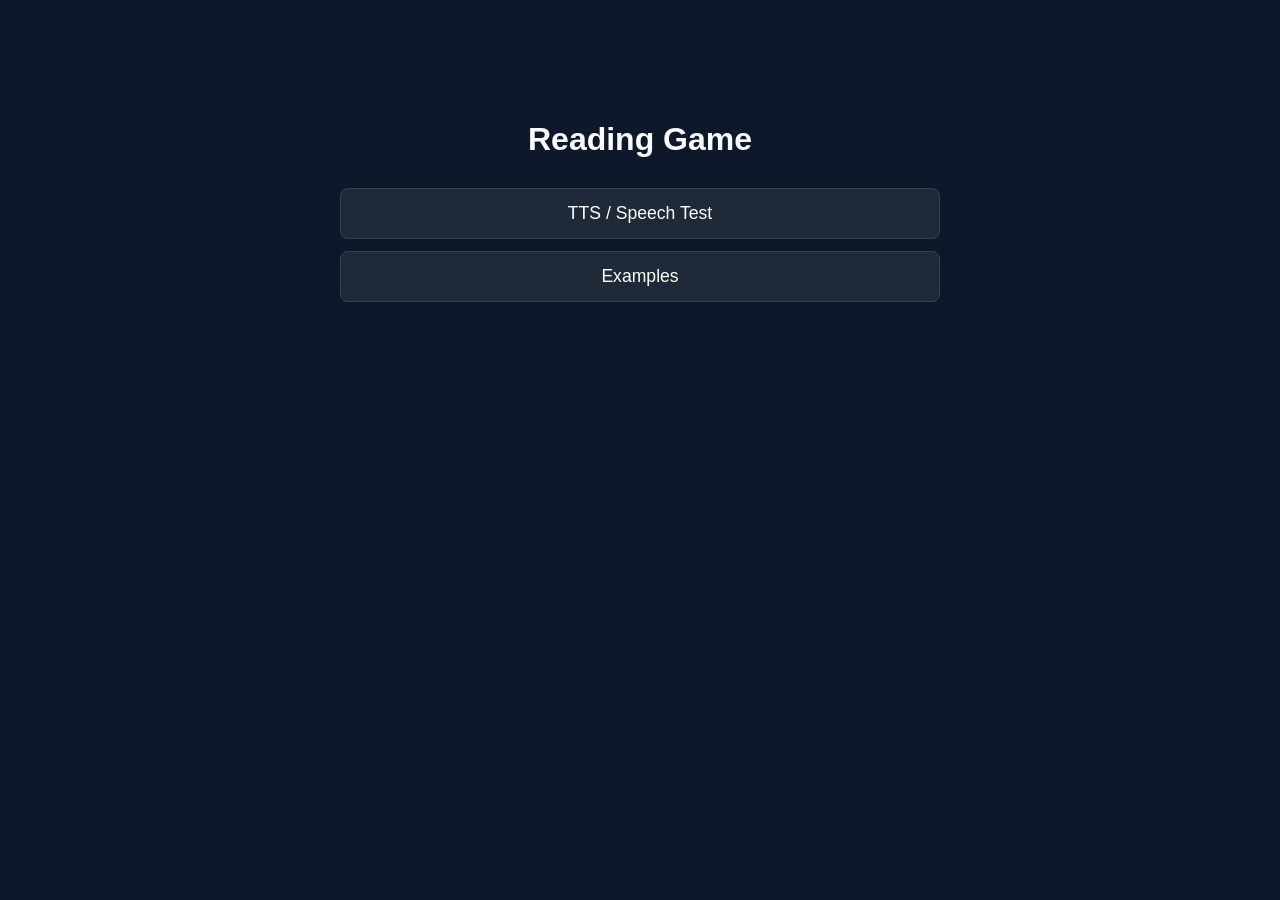
==== index.html @ 727267d5 "finally pushing all the stuff" ====
<!DOCTYPE html>
<html lang="en">
<head>
<meta charset="UTF-8">
<title>Reading App</title>

<style>
body {
  margin: 0;
  font-family: Arial, sans-serif;
  background: #0f172a;
  color: #f9fafb;
}

.container {
  max-width: 600px;
  margin: 80px auto;
  padding: 20px;
  text-align: center;
}

h1 {
  margin-bottom: 30px;
}

.link {
  display: block;
  margin: 12px 0;
  padding: 14px;
  background: #1f2937;
  border: 1px solid #374151;
  border-radius: 8px;
  text-decoration: none;
  color: white;
  font-size: 1.1rem;
  transition: background 0.15s;
}

.link:hover {
  background: #374151;
}
</style>
</head>

<body>

<div class="container">
  <h1>Reading Game</h1>

  <a class="link" href="ttsTest/">TTS / Speech Test</a>
  <a class="link" href="example/">Examples</a>
</div>

</body>
</html>
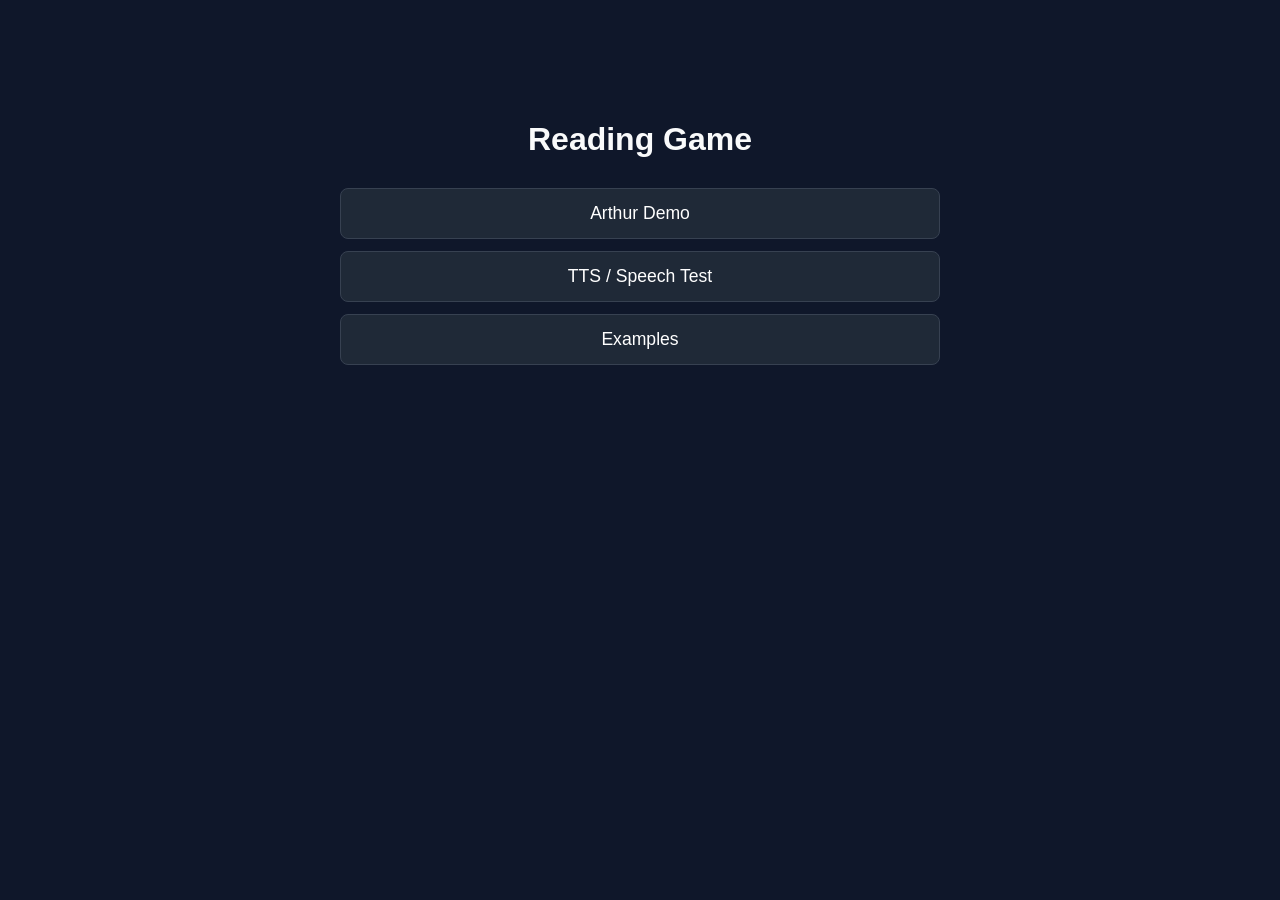
==== commit af038f5d: "the demo is not working" ====
--- a/index.html
+++ b/index.html
@@ -47,9 +47,10 @@
 <div class="container">
   <h1>Reading Game</h1>
 
+  <a class="link" href="src/demo/demo.html">Arthur Demo</a>
   <a class="link" href="ttsTest/">TTS / Speech Test</a>
   <a class="link" href="example/">Examples</a>
 </div>
 
 </body>
-</html>+</html>
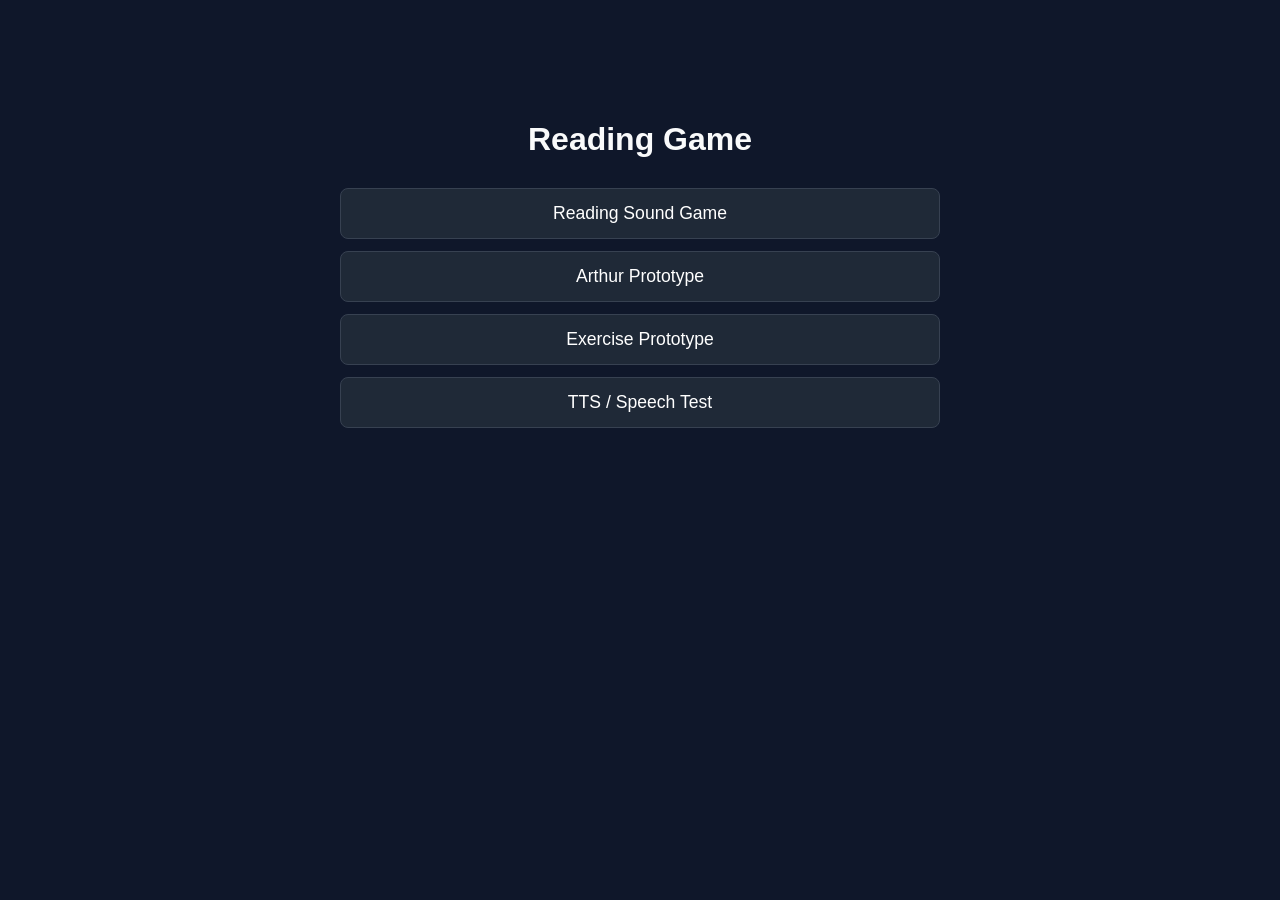
==== commit 24448531: "very rough version" ====
--- a/index.html
+++ b/index.html
@@ -47,9 +47,10 @@
 <div class="container">
   <h1>Reading Game</h1>
 
-  <a class="link" href="src/demo/demo.html">Arthur Demo</a>
-  <a class="link" href="ttsTest/">TTS / Speech Test</a>
-  <a class="link" href="example/">Examples</a>
+  <a class="link" href="src/web/">Reading Sound Game</a>
+  <a class="link" href="test/arthur/">Arthur Prototype</a>
+  <a class="link" href="test/example/">Exercise Prototype</a>
+  <a class="link" href="test/ttsTest/">TTS / Speech Test</a>
 </div>
 
 </body>
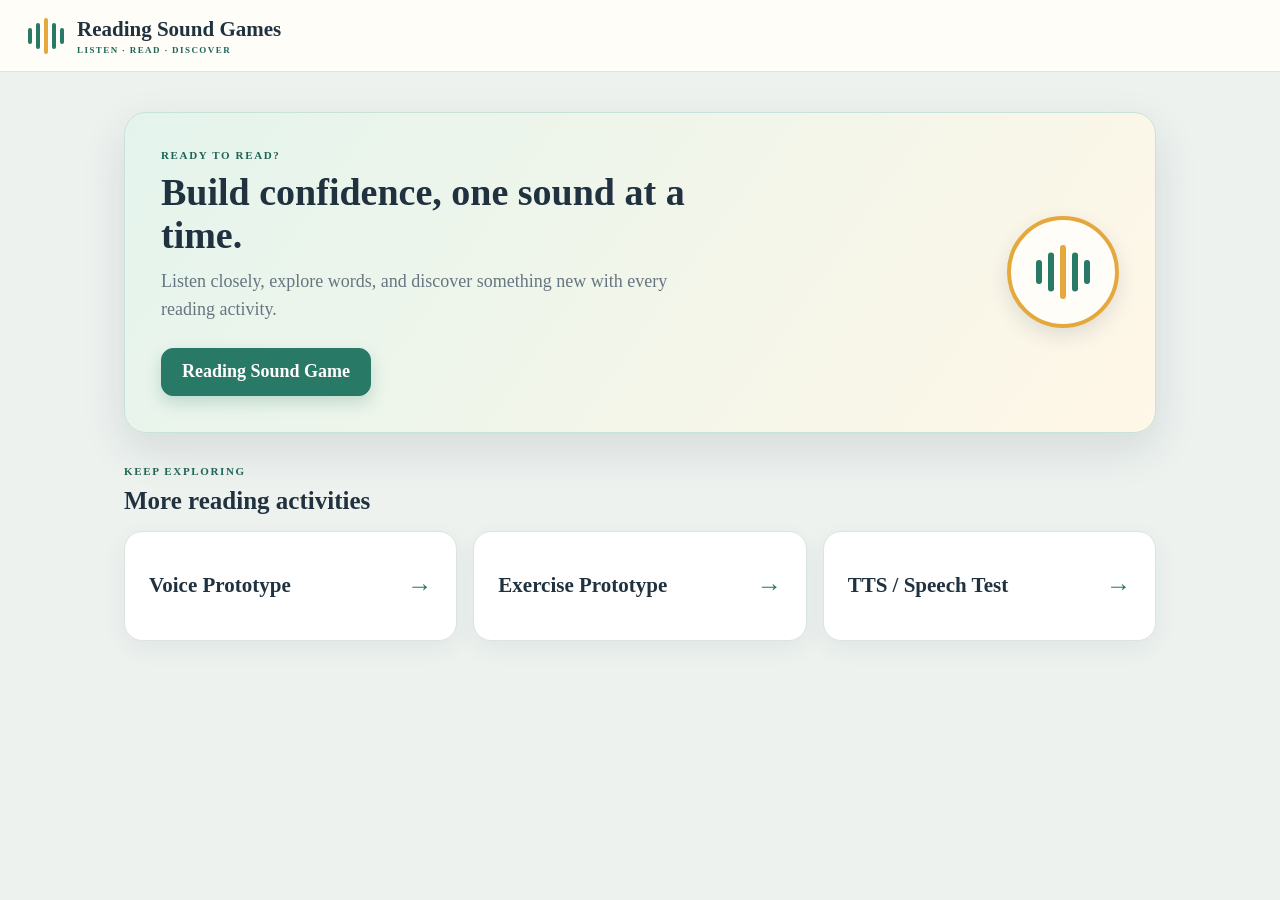
==== commit 4bad887f: "redid frontend to match detective reader site" ====
--- a/index.html
+++ b/index.html
@@ -2,56 +2,267 @@
 <html lang="en">
 <head>
 <meta charset="UTF-8">
-<title>Reading App</title>
+<meta name="viewport" content="width=device-width, initial-scale=1">
+<meta name="description" content="Explore reading activities, discover sounds, and practice words with Reading Sound Games.">
+<title>Reading Sound Games</title>
 
 <style>
+:root {
+  --ink: #20313f;
+  --green: #287a67;
+  --green-dark: #1f6455;
+  --gold: #e4a83d;
+  --paper: #fffdf8;
+  --line: #dbe4df;
+  --muted: #667680;
+}
+
+* {
+  box-sizing: border-box;
+}
+
 body {
   margin: 0;
-  font-family: Arial, sans-serif;
-  background: #0f172a;
-  color: #f9fafb;
+  min-height: 100vh;
+  font-family: "Times New Roman", Times, serif;
+  background: #edf2ef;
+  color: var(--ink);
+}
+
+.topbar {
+  min-height: 72px;
+  display: flex;
+  align-items: center;
+  padding: 14px 28px;
+  background: var(--paper);
+  border-bottom: 1px solid var(--line);
+}
+
+.brand {
+  display: flex;
+  align-items: center;
+  gap: 13px;
+  font-size: 21px;
+  font-weight: 900;
+}
+
+.brand small {
+  display: block;
+  margin-top: 3px;
+  color: var(--green-dark);
+  font-size: 9px;
+  letter-spacing: .16em;
+  text-transform: uppercase;
+}
+
+.sound-icon {
+  display: flex;
+  align-items: center;
+  justify-content: center;
+  gap: 4px;
+  width: 36px;
+  height: 36px;
+  flex-shrink: 0;
+}
+
+.sound-icon span {
+  width: 5px;
+  height: 16px;
+  border-radius: 5px;
+  background: var(--green);
+}
+
+.sound-icon span:nth-child(2),
+.sound-icon span:nth-child(4) {
+  height: 26px;
+}
+
+.sound-icon span:nth-child(3) {
+  height: 36px;
+  background: var(--gold);
 }
 
 .container {
-  max-width: 600px;
-  margin: 80px auto;
-  padding: 20px;
-  text-align: center;
+  max-width: 1100px;
+  margin: 0 auto;
+  padding: 40px 34px;
+}
+
+.hero {
+  display: flex;
+  align-items: center;
+  justify-content: space-between;
+  gap: 32px;
+  padding: 36px;
+  border: 1px solid #c7e2d8;
+  border-radius: 22px;
+  background: linear-gradient(125deg, #e4f4ed, #fff7e7);
+  box-shadow: 0 16px 44px rgba(31, 49, 63, .12);
+}
+
+.eyebrow {
+  display: block;
+  margin-bottom: 10px;
+  color: var(--green-dark);
+  font-size: 11px;
+  font-weight: 900;
+  letter-spacing: .15em;
+  text-transform: uppercase;
 }
 
 h1 {
-  margin-bottom: 30px;
+  max-width: 580px;
+  margin: 0 0 12px;
+  font-size: 38px;
+  line-height: 1.12;
+}
+
+.hero p {
+  max-width: 520px;
+  margin: 0 0 24px;
+  color: var(--muted);
+  font-size: 18px;
+  line-height: 1.55;
+}
+
+.primary {
+  display: inline-flex;
+  align-items: center;
+  justify-content: center;
+  min-height: 48px;
+  padding: 12px 20px;
+  border: 1px solid var(--green);
+  border-radius: 12px;
+  background: var(--green);
+  color: #fff;
+  font-size: 18px;
+  font-weight: 900;
+  text-decoration: none;
+  box-shadow: 0 7px 16px rgba(40, 122, 103, .22);
+  transition: background .15s ease;
+}
+
+.primary:hover {
+  background: var(--green-dark);
+}
+
+.hero-emblem {
+  display: grid;
+  place-items: center;
+  width: 112px;
+  height: 112px;
+  flex-shrink: 0;
+  border: 4px solid var(--gold);
+  border-radius: 50%;
+  background: var(--paper);
+  box-shadow: 0 8px 20px rgba(31, 49, 63, .12);
+}
+
+.hero-emblem .sound-icon {
+  transform: scale(1.5);
+}
+
+.activities {
+  margin-top: 32px;
+}
+
+h2 {
+  margin: 0 0 16px;
+  font-size: 25px;
+}
+
+.grid {
+  display: grid;
+  grid-template-columns: repeat(3, minmax(0, 1fr));
+  gap: 16px;
 }
 
 .link {
-  display: block;
-  margin: 12px 0;
-  padding: 14px;
-  background: #1f2937;
-  border: 1px solid #374151;
-  border-radius: 8px;
+  display: flex;
+  align-items: center;
+  justify-content: space-between;
+  gap: 14px;
+  min-height: 110px;
+  padding: 24px;
+  border: 1px solid var(--line);
+  border-radius: 18px;
+  background: #fff;
+  color: var(--ink);
+  font-size: 21px;
+  font-weight: 900;
+  line-height: 1.3;
   text-decoration: none;
-  color: white;
-  font-size: 1.1rem;
-  transition: background 0.15s;
+  box-shadow: 0 8px 24px rgba(31, 49, 63, .06);
+  transition: background .15s ease, border-color .15s ease;
+}
+
+.link .arrow {
+  color: var(--green);
+  font-size: 25px;
 }
 
 .link:hover {
-  background: #374151;
+  border-color: var(--green);
+  background: #e8f6f1;
+}
+
+a:focus-visible {
+  outline: 3px solid var(--green-dark);
+  outline-offset: 5px;
+}
+
+@media (max-width: 850px) {
+  .topbar { padding: 14px 18px; }
+  .container { padding: 24px 18px; }
+  .hero { padding: 28px; gap: 20px; }
+  h1 { font-size: 31px; }
+  .grid { grid-template-columns: 1fr; }
+  .link { min-height: 80px; padding: 20px; }
+}
+
+@media (max-width: 520px) {
+  .hero { padding: 24px 20px; }
+  .hero-emblem { display: none; }
+  .hero p { font-size: 17px; }
+  .primary { width: 100%; }
+}
+
+@media (prefers-reduced-motion: reduce) {
+  .primary, .link { transition: none; }
 }
 </style>
 </head>
 
 <body>
-
-<div class="container">
-  <h1>Reading Game</h1>
-
-  <a class="link" href="src/web/">Reading Sound Game</a>
-  <a class="link" href="test/arthur/">Arthur Prototype</a>
-  <a class="link" href="test/example/">Exercise Prototype</a>
-  <a class="link" href="test/ttsTest/">TTS / Speech Test</a>
-</div>
-
+<header class="topbar">
+  <div class="brand">
+    <span class="sound-icon" aria-hidden="true"><span></span><span></span><span></span><span></span><span></span></span>
+    <span>Reading Sound Games<small>Listen · Read · Discover</small></span>
+  </div>
+</header>
+
+<main class="container">
+  <section class="hero" aria-labelledby="welcome-title">
+    <div>
+      <span class="eyebrow">Ready to read?</span>
+      <h1 id="welcome-title">Build confidence, one sound at a time.</h1>
+      <p>Listen closely, explore words, and discover something new with every reading activity.</p>
+      <a class="primary" href="src/web/">Reading Sound Game</a>
+    </div>
+    <div class="hero-emblem" aria-hidden="true">
+      <span class="sound-icon"><span></span><span></span><span></span><span></span><span></span></span>
+    </div>
+  </section>
+
+  <section class="activities" aria-labelledby="activities-title">
+    <span class="eyebrow">Keep exploring</span>
+    <h2 id="activities-title">More reading activities</h2>
+    <nav class="grid" aria-label="Reading activities">
+      <a class="link" href="test/arthur/"><span>Voice Prototype</span><span class="arrow" aria-hidden="true">→</span></a>
+      <a class="link" href="test/example/"><span>Exercise Prototype</span><span class="arrow" aria-hidden="true">→</span></a>
+      <a class="link" href="test/ttsTest/"><span>TTS / Speech Test</span><span class="arrow" aria-hidden="true">→</span></a>
+    </nav>
+  </section>
+</main>
 </body>
 </html>
